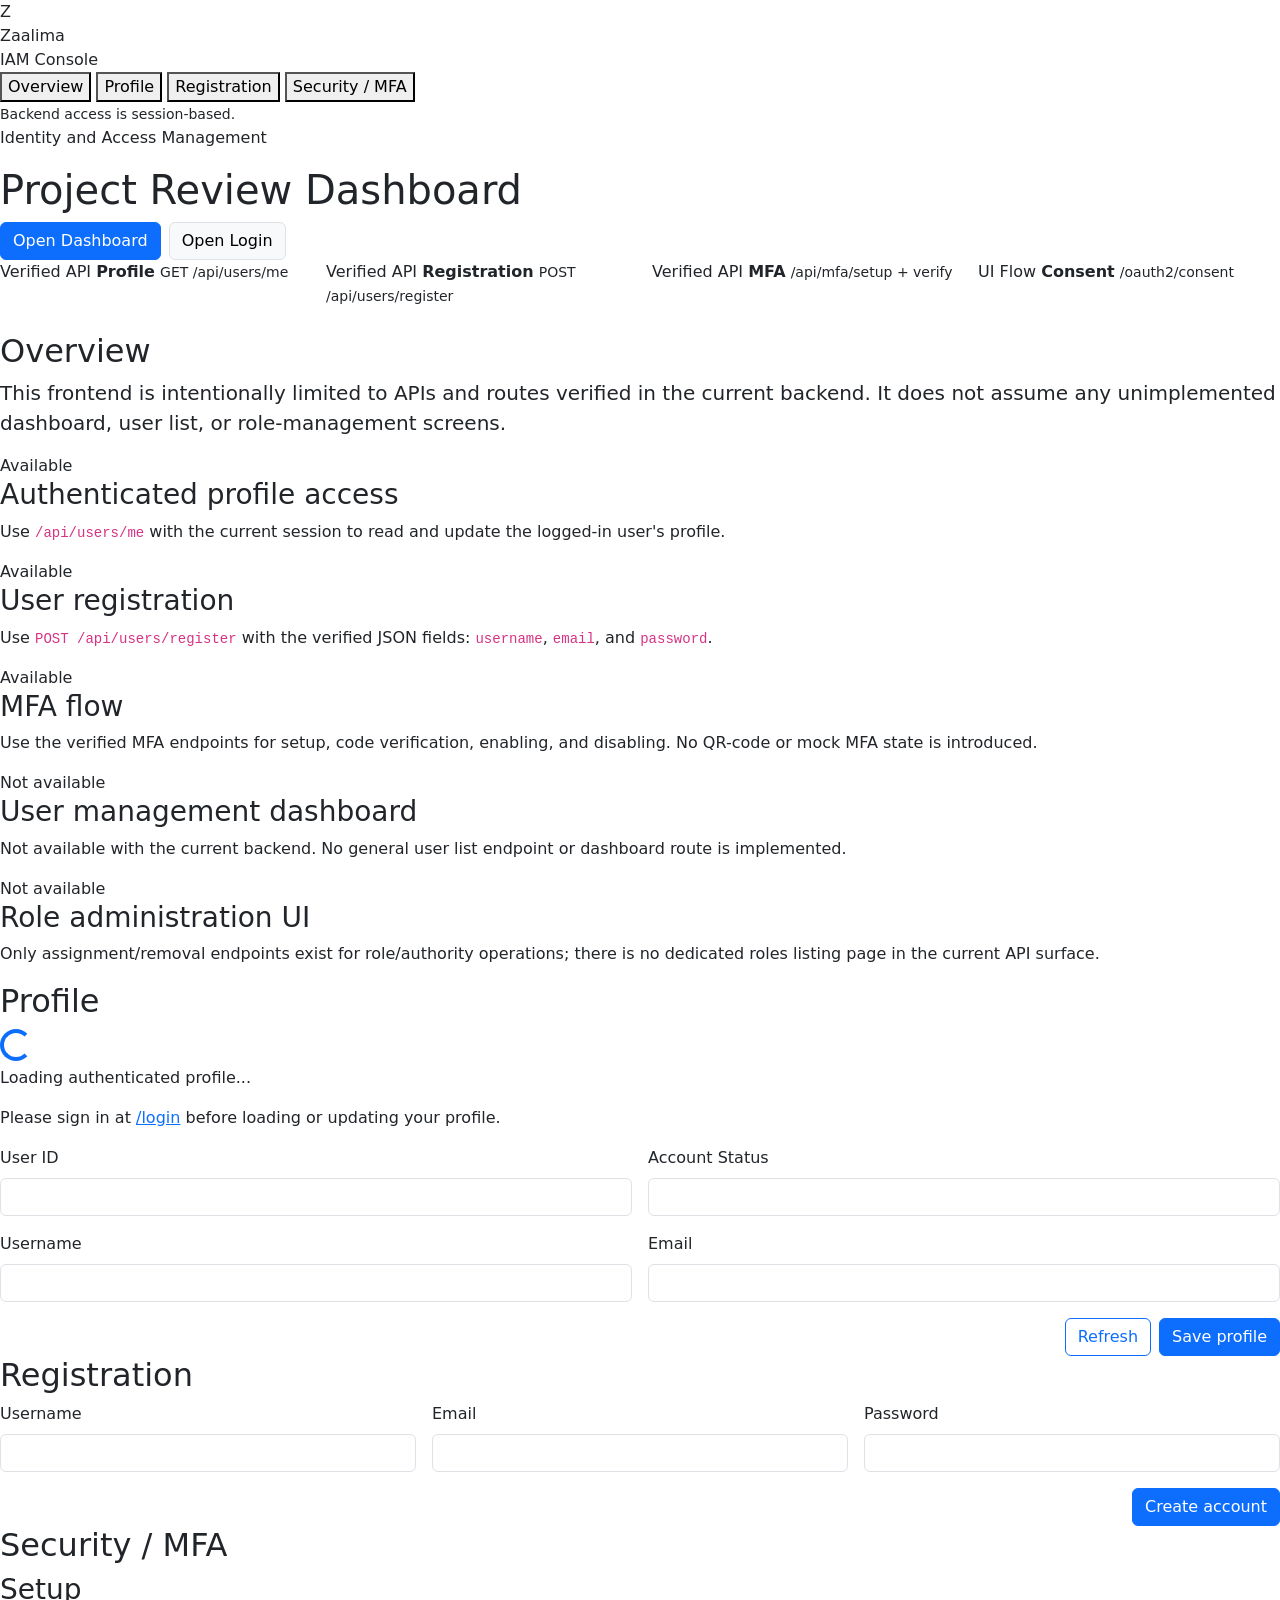
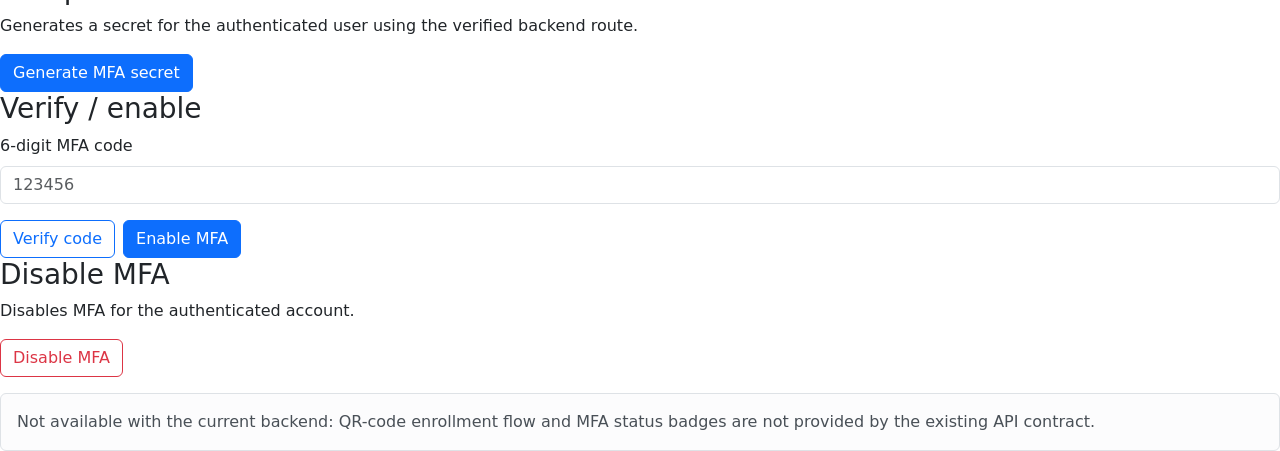
==== src/main/resources/static/index.html @ ce7720bc "feat: add IAM dashboard frontend" ====
<!DOCTYPE html>
<html lang="en">
<head>
    <meta charset="UTF-8">
    <meta name="viewport" content="width=device-width, initial-scale=1.0">
    <title>Zaalima IAM Dashboard</title>
    <link rel="preconnect" href="https://fonts.googleapis.com">
    <link rel="preconnect" href="https://fonts.gstatic.com" crossorigin>
    <link href="https://fonts.googleapis.com/css2?family=Inter:wght@400;500;600;700;800&display=swap" rel="stylesheet">
    <link href="https://cdn.jsdelivr.net/npm/bootstrap@5.3.3/dist/css/bootstrap.min.css" rel="stylesheet">
    <link rel="stylesheet" href="/css/app.css">
</head>
<body>
    <div class="app-shell">
        <aside class="sidebar">
            <div class="brand-wrap">
                <div class="brand-mark">Z</div>
                <div>
                    <div class="brand-name">Zaalima</div>
                    <div class="brand-subtitle">IAM Console</div>
                </div>
            </div>

            <nav class="nav-menu" aria-label="Sidebar navigation">
                <button class="nav-item active" data-target="overview">
                    <span>Overview</span>
                </button>
                <button class="nav-item" data-target="profile">
                    <span>Profile</span>
                </button>
                <button class="nav-item" data-target="registration">
                    <span>Registration</span>
                </button>
                <button class="nav-item" data-target="security">
                    <span>Security / MFA</span>
                </button>
            </nav>

            <div class="sidebar-footer">
                <small>Backend access is session-based.</small>
            </div>
        </aside>

        <main class="main-panel">
            <header class="topbar">
                <div>
                    <p class="eyebrow">Identity and Access Management</p>
                    <h1>Project Review Dashboard</h1>
                </div>
                <div class="d-flex gap-2">
                    <a href="/" class="btn btn-primary">Open Dashboard</a>
                    <a href="/login" class="btn btn-light border">Open Login</a>
                </div>
            </header>

            <section id="overview" class="page-section active">
                <div class="row g-4 mb-4">
                    <div class="col-md-6 col-xl-3">
                        <div class="stat-card accent-blue">
                            <span class="label">Verified API</span>
                            <strong>Profile</strong>
                            <small>GET /api/users/me</small>
                        </div>
                    </div>
                    <div class="col-md-6 col-xl-3">
                        <div class="stat-card accent-teal">
                            <span class="label">Verified API</span>
                            <strong>Registration</strong>
                            <small>POST /api/users/register</small>
                        </div>
                    </div>
                    <div class="col-md-6 col-xl-3">
                        <div class="stat-card accent-gold">
                            <span class="label">Verified API</span>
                            <strong>MFA</strong>
                            <small>/api/mfa/setup + verify</small>
                        </div>
                    </div>
                    <div class="col-md-6 col-xl-3">
                        <div class="stat-card accent-slate">
                            <span class="label">UI Flow</span>
                            <strong>Consent</strong>
                            <small>/oauth2/consent</small>
                        </div>
                    </div>
                </div>

                <div class="content-card">
                    <div class="section-head">
                        <h2>Overview</h2>
                    </div>
                    <p class="lead">
                        This frontend is intentionally limited to APIs and routes verified in the current backend.
                        It does not assume any unimplemented dashboard, user list, or role-management screens.
                    </p>

                    <div class="feature-list">
                        <div class="feature-item available">
                            <span class="feature-badge">Available</span>
                            <div>
                                <h3>Authenticated profile access</h3>
                                <p>Use <code>/api/users/me</code> with the current session to read and update the logged-in user's profile.</p>
                            </div>
                        </div>
                        <div class="feature-item available">
                            <span class="feature-badge">Available</span>
                            <div>
                                <h3>User registration</h3>
                                <p>Use <code>POST /api/users/register</code> with the verified JSON fields: <code>username</code>, <code>email</code>, and <code>password</code>.</p>
                            </div>
                        </div>
                        <div class="feature-item available">
                            <span class="feature-badge">Available</span>
                            <div>
                                <h3>MFA flow</h3>
                                <p>Use the verified MFA endpoints for setup, code verification, enabling, and disabling. No QR-code or mock MFA state is introduced.</p>
                            </div>
                        </div>
                        <div class="feature-item unavailable">
                            <span class="feature-badge">Not available</span>
                            <div>
                                <h3>User management dashboard</h3>
                                <p>Not available with the current backend. No general user list endpoint or dashboard route is implemented.</p>
                            </div>
                        </div>
                        <div class="feature-item unavailable">
                            <span class="feature-badge">Not available</span>
                            <div>
                                <h3>Role administration UI</h3>
                                <p>Only assignment/removal endpoints exist for role/authority operations; there is no dedicated roles listing page in the current API surface.</p>
                            </div>
                        </div>
                    </div>
                </div>
            </section>

            <section id="profile" class="page-section">
                <div class="content-card">
                    <div class="section-head">
                        <h2>Profile</h2>
                    </div>

                    <div id="profile-loading" class="empty-state hidden">
                        <div class="spinner-border text-primary" role="status" aria-label="Loading profile"></div>
                        <p>Loading authenticated profile...</p>
                    </div>

                    <div id="profile-empty" class="empty-state hidden">
                        <p>Please sign in at <a href="/login">/login</a> before loading or updating your profile.</p>
                    </div>

                    <form id="profile-form" class="row g-3 hidden">
                        <div class="col-md-6">
                            <label for="profile-id" class="form-label">User ID</label>
                            <input id="profile-id" class="form-control" type="text" readonly>
                        </div>
                        <div class="col-md-6">
                            <label for="profile-enabled" class="form-label">Account Status</label>
                            <input id="profile-enabled" class="form-control" type="text" readonly>
                        </div>
                        <div class="col-md-6">
                            <label for="profile-username" class="form-label">Username</label>
                            <input id="profile-username" class="form-control" type="text" required>
                        </div>
                        <div class="col-md-6">
                            <label for="profile-email" class="form-label">Email</label>
                            <input id="profile-email" class="form-control" type="email" required>
                        </div>
                        <div class="col-12 d-flex justify-content-end gap-2">
                            <button type="button" id="load-profile-btn" class="btn btn-outline-primary">Refresh</button>
                            <button type="submit" class="btn btn-primary">Save profile</button>
                        </div>
                    </form>

                    <div id="profile-message" class="response-box hidden" aria-live="polite"></div>
                </div>
            </section>

            <section id="registration" class="page-section">
                <div class="content-card">
                    <div class="section-head">
                        <h2>Registration</h2>
                    </div>

                    <form id="register-form" class="row g-3">
                        <div class="col-md-4">
                            <label for="register-username" class="form-label">Username</label>
                            <input id="register-username" class="form-control" type="text" required>
                        </div>
                        <div class="col-md-4">
                            <label for="register-email" class="form-label">Email</label>
                            <input id="register-email" class="form-control" type="email" required>
                        </div>
                        <div class="col-md-4">
                            <label for="register-password" class="form-label">Password</label>
                            <input id="register-password" class="form-control" type="password" minlength="8" required>
                        </div>
                        <div class="col-12 d-flex justify-content-end">
                            <button type="submit" class="btn btn-primary">Create account</button>
                        </div>
                    </form>

                    <div id="register-message" class="response-box hidden" aria-live="polite"></div>
                </div>
            </section>

            <section id="security" class="page-section">
                <div class="content-card">
                    <div class="section-head">
                        <h2>Security / MFA</h2>
                    </div>

                    <div class="mfa-layout">
                        <div class="mfa-panel">
                            <h3>Setup</h3>
                            <p>Generates a secret for the authenticated user using the verified backend route.</p>
                            <button id="mfa-setup-btn" type="button" class="btn btn-primary">Generate MFA secret</button>
                            <div id="mfa-secret-output" class="secret-box hidden" aria-live="polite"></div>
                        </div>

                        <div class="mfa-panel">
                            <h3>Verify / enable</h3>
                            <label for="mfa-code" class="form-label">6-digit MFA code</label>
                            <input id="mfa-code" class="form-control" type="text" inputmode="numeric" maxlength="6" placeholder="123456">
                            <div class="d-flex gap-2 mt-3 flex-wrap">
                                <button id="mfa-verify-btn" type="button" class="btn btn-outline-primary">Verify code</button>
                                <button id="mfa-enable-btn" type="button" class="btn btn-primary">Enable MFA</button>
                            </div>
                        </div>

                        <div class="mfa-panel">
                            <h3>Disable MFA</h3>
                            <p>Disables MFA for the authenticated account.</p>
                            <button id="mfa-disable-btn" type="button" class="btn btn-outline-danger">Disable MFA</button>
                        </div>
                    </div>

                    <div id="mfa-message" class="response-box hidden" aria-live="polite"></div>
                    <div class="alert alert-light border mt-3 mb-0">
                        Not available with the current backend: QR-code enrollment flow and MFA status badges are not provided by the existing API contract.
                    </div>
                </div>
            </section>
        </main>
    </div>

    <script src="https://cdn.jsdelivr.net/npm/bootstrap@5.3.3/dist/js/bootstrap.bundle.min.js"></script>
    <script src="/js/app.js"></script>
</body>
</html>
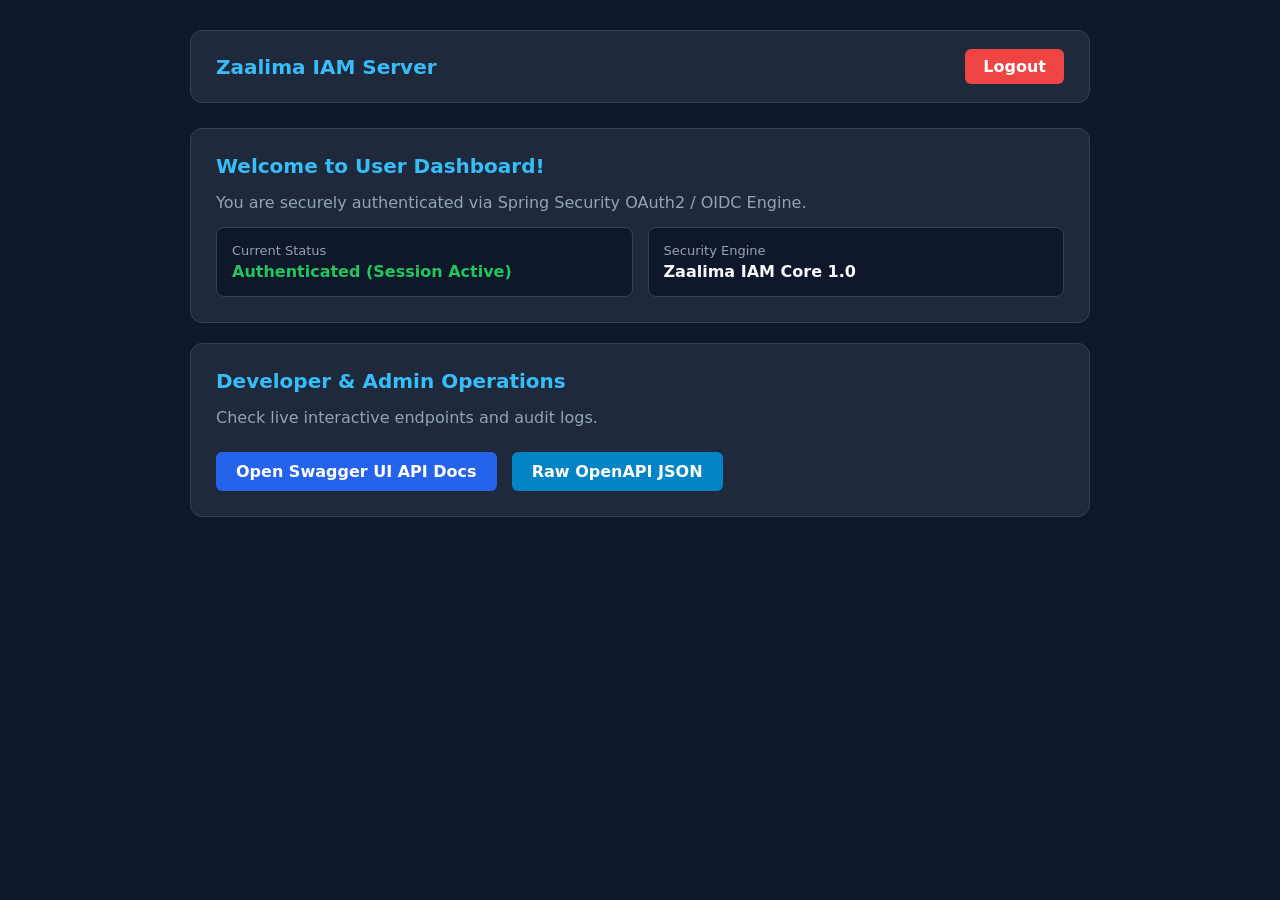
==== commit 2153ef46: "feat: complete login portal, manual registration, and dashboard integration" ====
--- a/src/main/resources/static/index.html
+++ b/src/main/resources/static/index.html
@@ -3,248 +3,52 @@
 <head>
     <meta charset="UTF-8">
     <meta name="viewport" content="width=device-width, initial-scale=1.0">
-    <title>Zaalima IAM Dashboard</title>
-    <link rel="preconnect" href="https://fonts.googleapis.com">
-    <link rel="preconnect" href="https://fonts.gstatic.com" crossorigin>
-    <link href="https://fonts.googleapis.com/css2?family=Inter:wght@400;500;600;700;800&display=swap" rel="stylesheet">
-    <link href="https://cdn.jsdelivr.net/npm/bootstrap@5.3.3/dist/css/bootstrap.min.css" rel="stylesheet">
-    <link rel="stylesheet" href="/css/app.css">
+    <title>Zaalima IAM - Dashboard</title>
+    <style>
+        * { box-sizing: border-box; margin: 0; padding: 0; font-family: 'Segoe UI', system-ui, sans-serif; }
+        body { background: #0f172a; color: #f8fafc; min-height: 100vh; padding: 30px 20px; }
+        .wrapper { max-width: 900px; margin: 0 auto; }
+        .navbar { display: flex; justify-content: space-between; align-items: center; background: #1e293b; padding: 18px 25px; border-radius: 12px; border: 1px solid #334155; margin-bottom: 25px; }
+        .logo { font-size: 20px; font-weight: 700; color: #38bdf8; }
+        .logout-btn { background: #ef4444; color: white; border: none; padding: 8px 18px; border-radius: 6px; cursor: pointer; text-decoration: none; font-weight: 600; }
+        .card { background: #1e293b; border: 1px solid #334155; border-radius: 12px; padding: 25px; margin-bottom: 20px; }
+        h2 { color: #38bdf8; margin-bottom: 15px; font-size: 20px; }
+        .info-grid { display: grid; grid-template-columns: 1fr 1fr; gap: 15px; margin-top: 15px; }
+        .info-box { background: #0f172a; padding: 15px; border-radius: 8px; border: 1px solid #334155; }
+        .info-box span { font-size: 13px; color: #94a3b8; display: block; margin-bottom: 4px; }
+        .info-box strong { font-size: 16px; color: #f8fafc; }
+        .action-btn { display: inline-block; background: #2563eb; color: white; text-decoration: none; padding: 10px 20px; border-radius: 6px; font-weight: 600; margin-top: 10px; }
+    </style>
 </head>
 <body>
-    <div class="app-shell">
-        <aside class="sidebar">
-            <div class="brand-wrap">
-                <div class="brand-mark">Z</div>
-                <div>
-                    <div class="brand-name">Zaalima</div>
-                    <div class="brand-subtitle">IAM Console</div>
-                </div>
-            </div>
-
-            <nav class="nav-menu" aria-label="Sidebar navigation">
-                <button class="nav-item active" data-target="overview">
-                    <span>Overview</span>
-                </button>
-                <button class="nav-item" data-target="profile">
-                    <span>Profile</span>
-                </button>
-                <button class="nav-item" data-target="registration">
-                    <span>Registration</span>
-                </button>
-                <button class="nav-item" data-target="security">
-                    <span>Security / MFA</span>
-                </button>
-            </nav>
-
-            <div class="sidebar-footer">
-                <small>Backend access is session-based.</small>
-            </div>
-        </aside>
-
-        <main class="main-panel">
-            <header class="topbar">
-                <div>
-                    <p class="eyebrow">Identity and Access Management</p>
-                    <h1>Project Review Dashboard</h1>
-                </div>
-                <div class="d-flex gap-2">
-                    <a href="/" class="btn btn-primary">Open Dashboard</a>
-                    <a href="/login" class="btn btn-light border">Open Login</a>
-                </div>
-            </header>
-
-            <section id="overview" class="page-section active">
-                <div class="row g-4 mb-4">
-                    <div class="col-md-6 col-xl-3">
-                        <div class="stat-card accent-blue">
-                            <span class="label">Verified API</span>
-                            <strong>Profile</strong>
-                            <small>GET /api/users/me</small>
-                        </div>
-                    </div>
-                    <div class="col-md-6 col-xl-3">
-                        <div class="stat-card accent-teal">
-                            <span class="label">Verified API</span>
-                            <strong>Registration</strong>
-                            <small>POST /api/users/register</small>
-                        </div>
-                    </div>
-                    <div class="col-md-6 col-xl-3">
-                        <div class="stat-card accent-gold">
-                            <span class="label">Verified API</span>
-                            <strong>MFA</strong>
-                            <small>/api/mfa/setup + verify</small>
-                        </div>
-                    </div>
-                    <div class="col-md-6 col-xl-3">
-                        <div class="stat-card accent-slate">
-                            <span class="label">UI Flow</span>
-                            <strong>Consent</strong>
-                            <small>/oauth2/consent</small>
-                        </div>
-                    </div>
-                </div>
-
-                <div class="content-card">
-                    <div class="section-head">
-                        <h2>Overview</h2>
-                    </div>
-                    <p class="lead">
-                        This frontend is intentionally limited to APIs and routes verified in the current backend.
-                        It does not assume any unimplemented dashboard, user list, or role-management screens.
-                    </p>
-
-                    <div class="feature-list">
-                        <div class="feature-item available">
-                            <span class="feature-badge">Available</span>
-                            <div>
-                                <h3>Authenticated profile access</h3>
-                                <p>Use <code>/api/users/me</code> with the current session to read and update the logged-in user's profile.</p>
-                            </div>
-                        </div>
-                        <div class="feature-item available">
-                            <span class="feature-badge">Available</span>
-                            <div>
-                                <h3>User registration</h3>
-                                <p>Use <code>POST /api/users/register</code> with the verified JSON fields: <code>username</code>, <code>email</code>, and <code>password</code>.</p>
-                            </div>
-                        </div>
-                        <div class="feature-item available">
-                            <span class="feature-badge">Available</span>
-                            <div>
-                                <h3>MFA flow</h3>
-                                <p>Use the verified MFA endpoints for setup, code verification, enabling, and disabling. No QR-code or mock MFA state is introduced.</p>
-                            </div>
-                        </div>
-                        <div class="feature-item unavailable">
-                            <span class="feature-badge">Not available</span>
-                            <div>
-                                <h3>User management dashboard</h3>
-                                <p>Not available with the current backend. No general user list endpoint or dashboard route is implemented.</p>
-                            </div>
-                        </div>
-                        <div class="feature-item unavailable">
-                            <span class="feature-badge">Not available</span>
-                            <div>
-                                <h3>Role administration UI</h3>
-                                <p>Only assignment/removal endpoints exist for role/authority operations; there is no dedicated roles listing page in the current API surface.</p>
-                            </div>
-                        </div>
-                    </div>
-                </div>
-            </section>
-
-            <section id="profile" class="page-section">
-                <div class="content-card">
-                    <div class="section-head">
-                        <h2>Profile</h2>
-                    </div>
-
-                    <div id="profile-loading" class="empty-state hidden">
-                        <div class="spinner-border text-primary" role="status" aria-label="Loading profile"></div>
-                        <p>Loading authenticated profile...</p>
-                    </div>
-
-                    <div id="profile-empty" class="empty-state hidden">
-                        <p>Please sign in at <a href="/login">/login</a> before loading or updating your profile.</p>
-                    </div>
-
-                    <form id="profile-form" class="row g-3 hidden">
-                        <div class="col-md-6">
-                            <label for="profile-id" class="form-label">User ID</label>
-                            <input id="profile-id" class="form-control" type="text" readonly>
-                        </div>
-                        <div class="col-md-6">
-                            <label for="profile-enabled" class="form-label">Account Status</label>
-                            <input id="profile-enabled" class="form-control" type="text" readonly>
-                        </div>
-                        <div class="col-md-6">
-                            <label for="profile-username" class="form-label">Username</label>
-                            <input id="profile-username" class="form-control" type="text" required>
-                        </div>
-                        <div class="col-md-6">
-                            <label for="profile-email" class="form-label">Email</label>
-                            <input id="profile-email" class="form-control" type="email" required>
-                        </div>
-                        <div class="col-12 d-flex justify-content-end gap-2">
-                            <button type="button" id="load-profile-btn" class="btn btn-outline-primary">Refresh</button>
-                            <button type="submit" class="btn btn-primary">Save profile</button>
-                        </div>
-                    </form>
-
-                    <div id="profile-message" class="response-box hidden" aria-live="polite"></div>
-                </div>
-            </section>
-
-            <section id="registration" class="page-section">
-                <div class="content-card">
-                    <div class="section-head">
-                        <h2>Registration</h2>
-                    </div>
-
-                    <form id="register-form" class="row g-3">
-                        <div class="col-md-4">
-                            <label for="register-username" class="form-label">Username</label>
-                            <input id="register-username" class="form-control" type="text" required>
-                        </div>
-                        <div class="col-md-4">
-                            <label for="register-email" class="form-label">Email</label>
-                            <input id="register-email" class="form-control" type="email" required>
-                        </div>
-                        <div class="col-md-4">
-                            <label for="register-password" class="form-label">Password</label>
-                            <input id="register-password" class="form-control" type="password" minlength="8" required>
-                        </div>
-                        <div class="col-12 d-flex justify-content-end">
-                            <button type="submit" class="btn btn-primary">Create account</button>
-                        </div>
-                    </form>
-
-                    <div id="register-message" class="response-box hidden" aria-live="polite"></div>
-                </div>
-            </section>
-
-            <section id="security" class="page-section">
-                <div class="content-card">
-                    <div class="section-head">
-                        <h2>Security / MFA</h2>
-                    </div>
-
-                    <div class="mfa-layout">
-                        <div class="mfa-panel">
-                            <h3>Setup</h3>
-                            <p>Generates a secret for the authenticated user using the verified backend route.</p>
-                            <button id="mfa-setup-btn" type="button" class="btn btn-primary">Generate MFA secret</button>
-                            <div id="mfa-secret-output" class="secret-box hidden" aria-live="polite"></div>
-                        </div>
-
-                        <div class="mfa-panel">
-                            <h3>Verify / enable</h3>
-                            <label for="mfa-code" class="form-label">6-digit MFA code</label>
-                            <input id="mfa-code" class="form-control" type="text" inputmode="numeric" maxlength="6" placeholder="123456">
-                            <div class="d-flex gap-2 mt-3 flex-wrap">
-                                <button id="mfa-verify-btn" type="button" class="btn btn-outline-primary">Verify code</button>
-                                <button id="mfa-enable-btn" type="button" class="btn btn-primary">Enable MFA</button>
-                            </div>
-                        </div>
-
-                        <div class="mfa-panel">
-                            <h3>Disable MFA</h3>
-                            <p>Disables MFA for the authenticated account.</p>
-                            <button id="mfa-disable-btn" type="button" class="btn btn-outline-danger">Disable MFA</button>
-                        </div>
-                    </div>
-
-                    <div id="mfa-message" class="response-box hidden" aria-live="polite"></div>
-                    <div class="alert alert-light border mt-3 mb-0">
-                        Not available with the current backend: QR-code enrollment flow and MFA status badges are not provided by the existing API contract.
-                    </div>
-                </div>
-            </section>
-        </main>
+<div class="wrapper">
+    <div class="navbar">
+        <div class="logo">Zaalima IAM Server</div>
+        <a href="/logout" class="logout-btn">Logout</a>
     </div>
 
-    <script src="https://cdn.jsdelivr.net/npm/bootstrap@5.3.3/dist/js/bootstrap.bundle.min.js"></script>
-    <script src="/js/app.js"></script>
+    <div class="card">
+        <h2>Welcome to User Dashboard!</h2>
+        <p style="color:#94a3b8;">You are securely authenticated via Spring Security OAuth2 / OIDC Engine.</p>
+        
+        <div class="info-grid">
+            <div class="info-box">
+                <span>Current Status</span>
+                <strong style="color: #22c55e;">Authenticated (Session Active)</strong>
+            </div>
+            <div class="info-box">
+                <span>Security Engine</span>
+                <strong>Zaalima IAM Core 1.0</strong>
+            </div>
+        </div>
+    </div>
+
+    <div class="card">
+        <h2>Developer & Admin Operations</h2>
+        <p style="color:#94a3b8; margin-bottom: 15px;">Check live interactive endpoints and audit logs.</p>
+        <a href="/swagger-ui/index.html" target="_blank" class="action-btn">Open Swagger UI API Docs</a>
+        <a href="/v3/api-docs" target="_blank" class="action-btn" style="background:#0284c7; margin-left: 10px;">Raw OpenAPI JSON</a>
+    </div>
+</div>
 </body>
-</html>
+</html>
